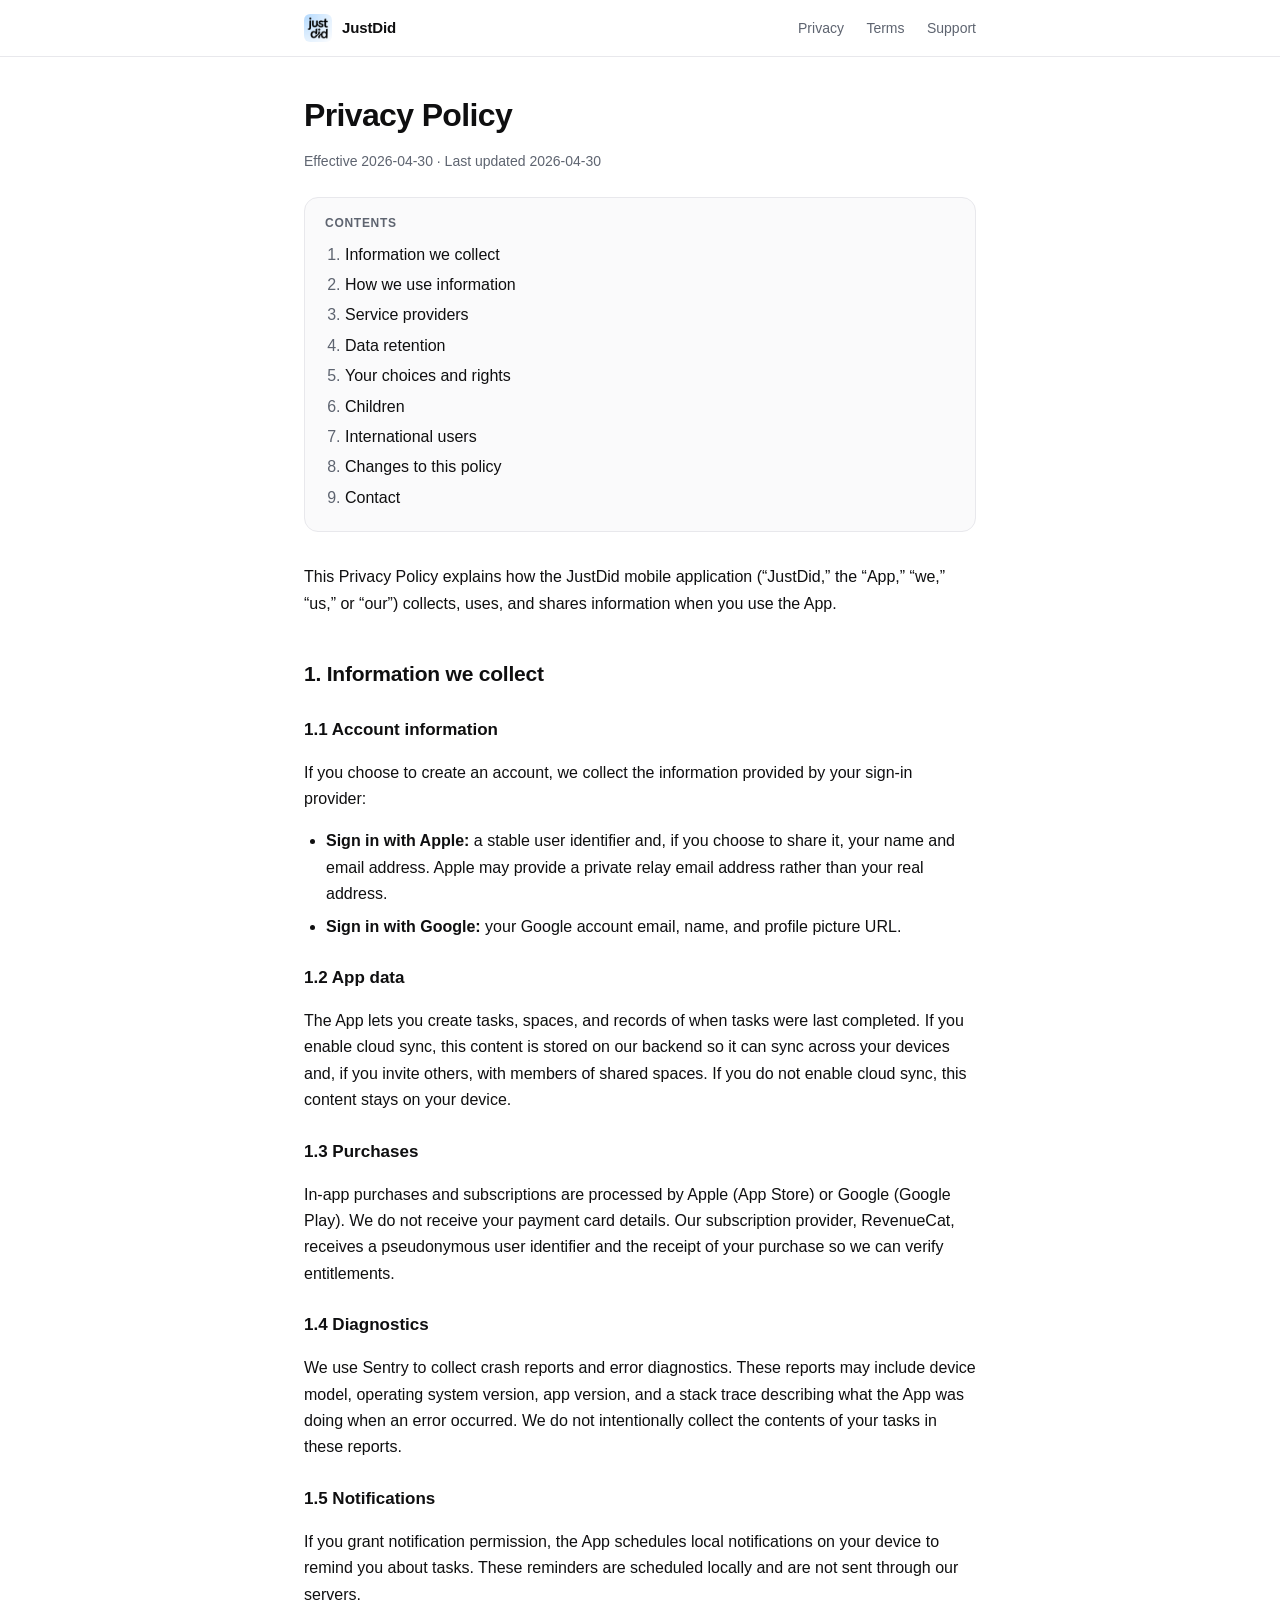
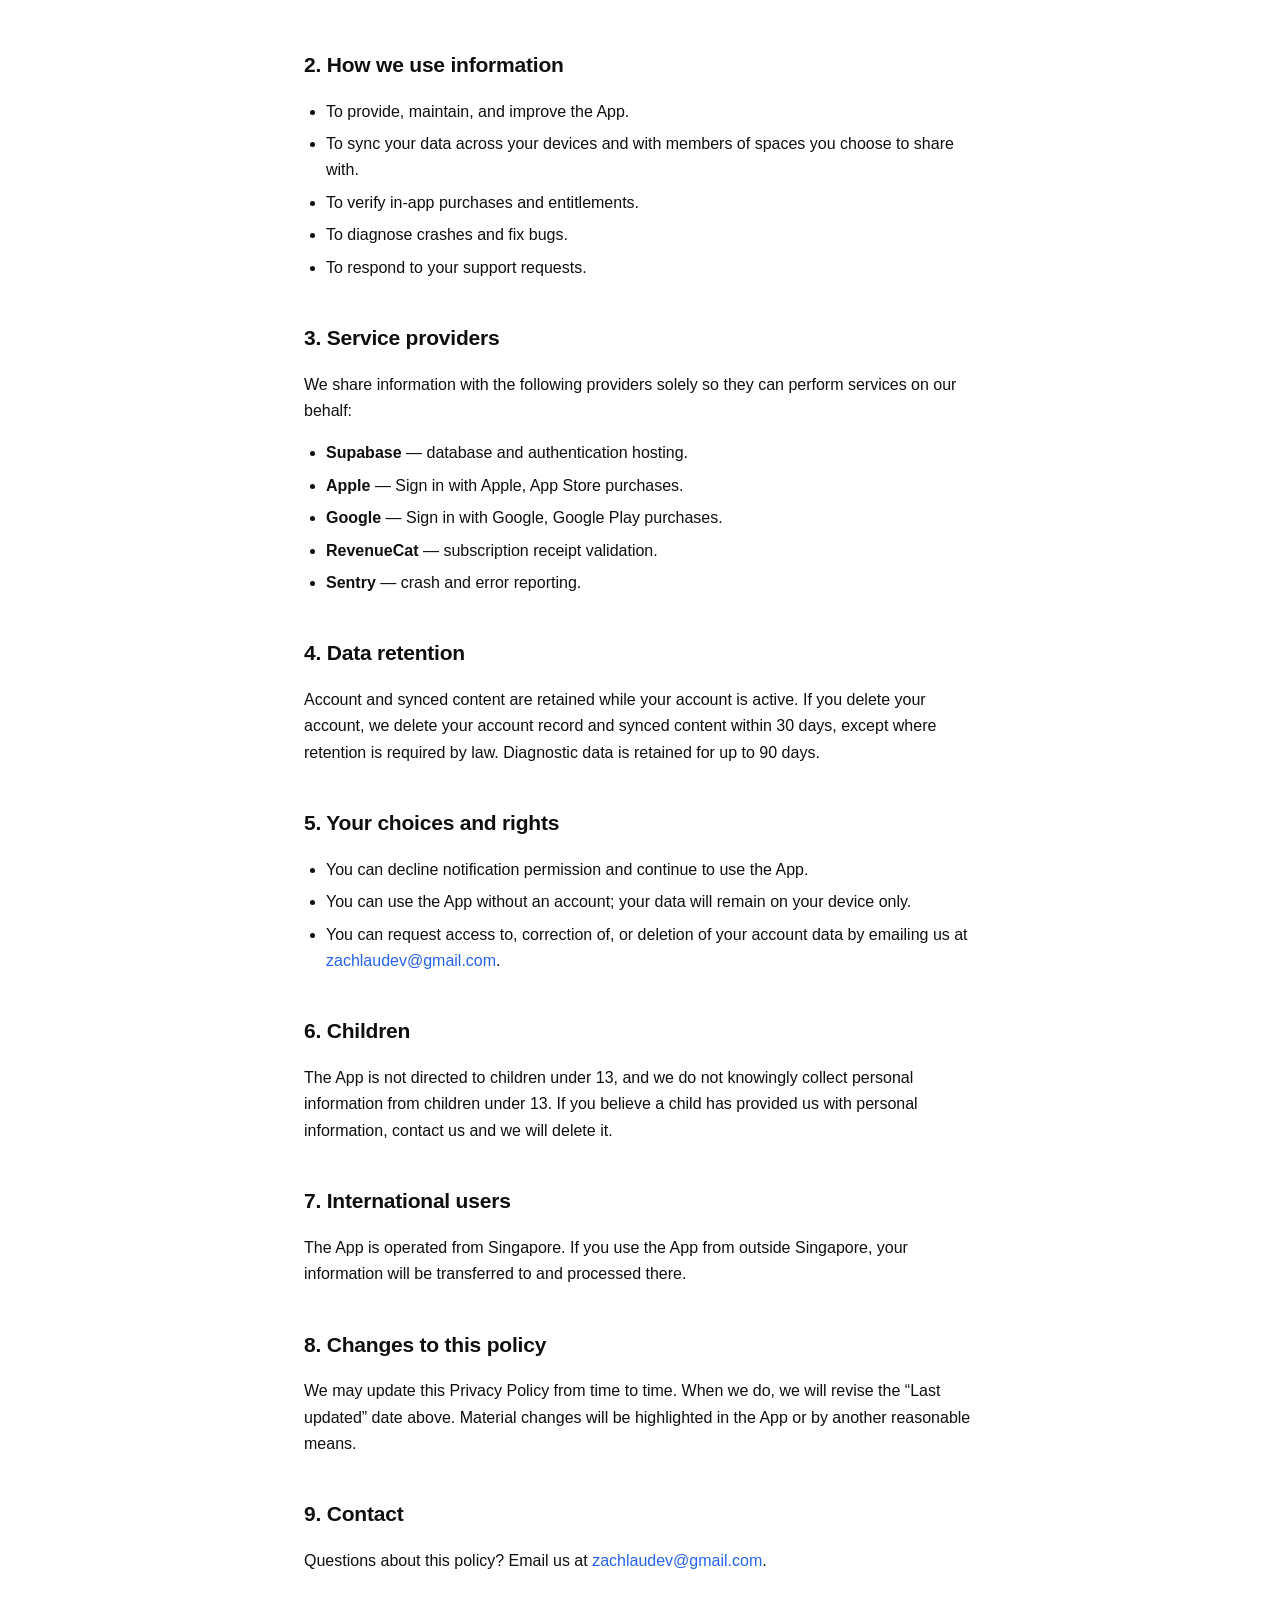
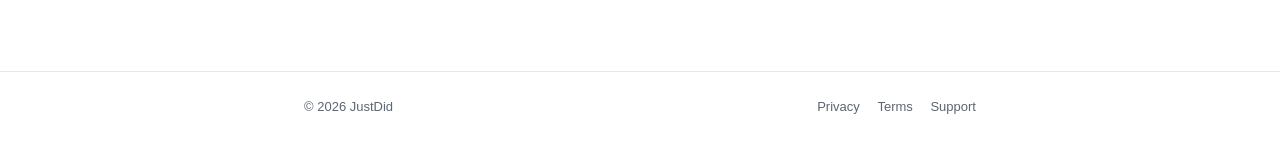
==== privacy/index.html @ 0cfa0021 "Redesign with clean URLs, dark mode, and refined typography - Move legal pages into directories so U" ====
<!doctype html>
<html lang="en">
  <head>
    <meta charset="utf-8" />
    <meta name="viewport" content="width=device-width, initial-scale=1" />
    <title>Privacy Policy — JustDid</title>
    <meta name="description" content="JustDid privacy policy." />
    <link rel="stylesheet" href="/styles.css" />
    <link rel="icon" type="image/png" href="/new_logo.png" />
    <link rel="apple-touch-icon" href="/new_logo.png" />
  </head>
  <body>
    <header class="topnav">
      <div class="container">
        <a href="/" class="brand">
          <img src="/new_logo.png" alt="" class="brand-logo" />
          <span>JustDid</span>
        </a>
        <nav>
          <a href="/privacy/">Privacy</a>
          <a href="/terms/">Terms</a>
          <a href="/support/">Support</a>
        </nav>
      </div>
    </header>

    <main class="container">
      <article class="legal">
        <h1>Privacy Policy</h1>
        <p class="meta">Effective 2026-04-30 · Last updated 2026-04-30</p>

        <nav class="toc" aria-label="Table of contents">
          <span class="toc-label">Contents</span>
          <ol>
            <li><a href="#information-we-collect">Information we collect</a></li>
            <li><a href="#how-we-use">How we use information</a></li>
            <li><a href="#service-providers">Service providers</a></li>
            <li><a href="#data-retention">Data retention</a></li>
            <li><a href="#your-choices">Your choices and rights</a></li>
            <li><a href="#children">Children</a></li>
            <li><a href="#international">International users</a></li>
            <li><a href="#changes">Changes to this policy</a></li>
            <li><a href="#contact">Contact</a></li>
          </ol>
        </nav>

        <p>
          This Privacy Policy explains how the JustDid mobile application
          (&ldquo;JustDid,&rdquo; the &ldquo;App,&rdquo; &ldquo;we,&rdquo;
          &ldquo;us,&rdquo; or &ldquo;our&rdquo;) collects, uses, and shares
          information when you use the App.
        </p>

        <h2 id="information-we-collect">1. Information we collect</h2>

        <h3>1.1 Account information</h3>
        <p>
          If you choose to create an account, we collect the information
          provided by your sign-in provider:
        </p>
        <ul>
          <li>
            <strong>Sign in with Apple:</strong> a stable user identifier and,
            if you choose to share it, your name and email address. Apple may
            provide a private relay email address rather than your real
            address.
          </li>
          <li>
            <strong>Sign in with Google:</strong> your Google account email,
            name, and profile picture URL.
          </li>
        </ul>

        <h3>1.2 App data</h3>
        <p>
          The App lets you create tasks, spaces, and records of when tasks
          were last completed. If you enable cloud sync, this content is
          stored on our backend so it can sync across your devices and, if
          you invite others, with members of shared spaces. If you do not
          enable cloud sync, this content stays on your device.
        </p>

        <h3>1.3 Purchases</h3>
        <p>
          In-app purchases and subscriptions are processed by Apple (App
          Store) or Google (Google Play). We do not receive your payment card
          details. Our subscription provider, RevenueCat, receives a
          pseudonymous user identifier and the receipt of your purchase so we
          can verify entitlements.
        </p>

        <h3>1.4 Diagnostics</h3>
        <p>
          We use Sentry to collect crash reports and error diagnostics. These
          reports may include device model, operating system version, app
          version, and a stack trace describing what the App was doing when
          an error occurred. We do not intentionally collect the contents of
          your tasks in these reports.
        </p>

        <h3>1.5 Notifications</h3>
        <p>
          If you grant notification permission, the App schedules local
          notifications on your device to remind you about tasks. These
          reminders are scheduled locally and are not sent through our
          servers.
        </p>

        <h2 id="how-we-use">2. How we use information</h2>
        <ul>
          <li>To provide, maintain, and improve the App.</li>
          <li>
            To sync your data across your devices and with members of spaces
            you choose to share with.
          </li>
          <li>To verify in-app purchases and entitlements.</li>
          <li>To diagnose crashes and fix bugs.</li>
          <li>To respond to your support requests.</li>
        </ul>

        <h2 id="service-providers">3. Service providers</h2>
        <p>
          We share information with the following providers solely so they
          can perform services on our behalf:
        </p>
        <ul>
          <li>
            <strong>Supabase</strong> — database and authentication hosting.
          </li>
          <li>
            <strong>Apple</strong> — Sign in with Apple, App Store purchases.
          </li>
          <li>
            <strong>Google</strong> — Sign in with Google, Google Play
            purchases.
          </li>
          <li><strong>RevenueCat</strong> — subscription receipt validation.</li>
          <li><strong>Sentry</strong> — crash and error reporting.</li>
        </ul>

        <h2 id="data-retention">4. Data retention</h2>
        <p>
          Account and synced content are retained while your account is
          active. If you delete your account, we delete your account record
          and synced content within 30 days, except where retention is
          required by law. Diagnostic data is retained for up to 90 days.
        </p>

        <h2 id="your-choices">5. Your choices and rights</h2>
        <ul>
          <li>
            You can decline notification permission and continue to use the
            App.
          </li>
          <li>
            You can use the App without an account; your data will remain on
            your device only.
          </li>
          <li>
            You can request access to, correction of, or deletion of your
            account data by emailing us at
            <a href="mailto:zachlaudev@gmail.com">zachlaudev@gmail.com</a>.
          </li>
        </ul>

        <h2 id="children">6. Children</h2>
        <p>
          The App is not directed to children under 13, and we do not
          knowingly collect personal information from children under 13. If
          you believe a child has provided us with personal information,
          contact us and we will delete it.
        </p>

        <h2 id="international">7. International users</h2>
        <p>
          The App is operated from Singapore. If you use the App from outside
          Singapore, your information will be transferred to and processed
          there.
        </p>

        <h2 id="changes">8. Changes to this policy</h2>
        <p>
          We may update this Privacy Policy from time to time. When we do, we
          will revise the &ldquo;Last updated&rdquo; date above. Material
          changes will be highlighted in the App or by another reasonable
          means.
        </p>

        <h2 id="contact">9. Contact</h2>
        <p>
          Questions about this policy? Email us at
          <a href="mailto:zachlaudev@gmail.com">zachlaudev@gmail.com</a>.
        </p>
      </article>
    </main>

    <footer class="site-footer">
      <div class="container">
        <span>&copy; <span id="year"></span> JustDid</span>
        <span>
          <a href="/privacy/">Privacy</a>
          <a href="/terms/">Terms</a>
          <a href="/support/">Support</a>
        </span>
      </div>
    </footer>
    <script>
      document.getElementById("year").textContent = new Date().getFullYear();
    </script>
  </body>
</html>
---- styles.css ----
:root {
  --fg: #0f0f10;
  --muted: #5e6470;
  --bg: #ffffff;
  --card: #fafafb;
  --border: #e8e8ec;
  --accent: #2563eb;
  --accent-hover: #1d4ed8;
  --radius: 14px;
  --shadow-sm: 0 1px 0 rgba(0, 0, 0, 0.04);
  --shadow-md: 0 1px 0 rgba(0, 0, 0, 0.04), 0 8px 24px rgba(0, 0, 0, 0.06);
}

@media (prefers-color-scheme: dark) {
  :root {
    --fg: #f5f5f7;
    --muted: #a1a1aa;
    --bg: #0c0c0d;
    --card: #161618;
    --border: #2a2a2e;
    --accent: #60a5fa;
    --accent-hover: #93c5fd;
    --shadow-sm: 0 1px 0 rgba(0, 0, 0, 0.4);
    --shadow-md: 0 1px 0 rgba(0, 0, 0, 0.4), 0 8px 24px rgba(0, 0, 0, 0.4);
  }
}

* {
  box-sizing: border-box;
}

html,
body {
  margin: 0;
  padding: 0;
  background: var(--bg);
  color: var(--fg);
  font-family:
    -apple-system, BlinkMacSystemFont, "SF Pro Text", "Inter", "Segoe UI",
    Roboto, Helvetica, Arial, sans-serif;
  font-size: 16px;
  line-height: 1.65;
  -webkit-font-smoothing: antialiased;
  -moz-osx-font-smoothing: grayscale;
  text-rendering: optimizeLegibility;
}

a {
  color: var(--accent);
  text-decoration: none;
}

a:hover {
  color: var(--accent-hover);
  text-decoration: underline;
}

.container {
  max-width: 720px;
  margin: 0 auto;
  padding: 0 24px;
}

/* Top nav (every page) */
.topnav {
  border-bottom: 1px solid var(--border);
  padding: 14px 0;
}

.topnav .container {
  display: flex;
  align-items: center;
  justify-content: space-between;
}

.brand {
  display: inline-flex;
  align-items: center;
  gap: 10px;
  color: var(--fg);
  font-weight: 600;
  font-size: 15px;
  letter-spacing: -0.01em;
}

.brand:hover {
  color: var(--fg);
  text-decoration: none;
}

.brand-logo {
  width: 28px;
  height: 28px;
  border-radius: 22%;
}

.topnav nav a {
  color: var(--muted);
  font-size: 14px;
  margin-left: 18px;
}

.topnav nav a:hover {
  color: var(--accent);
}

/* Hero (landing only) */
.hero {
  text-align: center;
  padding: 64px 0 24px;
}

.hero-logo {
  width: 84px;
  height: 84px;
  border-radius: 22%;
  display: block;
  margin: 0 auto 20px;
  box-shadow: var(--shadow-md);
}

.hero h1 {
  margin: 0 0 8px;
  font-size: 36px;
  letter-spacing: -0.02em;
  font-weight: 700;
}

.tagline {
  color: var(--muted);
  font-size: 17px;
  margin: 0;
}

/* Link cards */
.links {
  display: grid;
  gap: 12px;
  padding: 32px 0 48px;
}

.link-card {
  display: flex;
  align-items: center;
  justify-content: space-between;
  padding: 18px 20px;
  background: var(--card);
  border: 1px solid var(--border);
  border-radius: var(--radius);
  color: var(--fg);
  transition: border-color 0.15s ease, transform 0.15s ease;
}

.link-card:hover {
  text-decoration: none;
  color: var(--fg);
  border-color: var(--accent);
  transform: translateY(-1px);
}

.link-card .link-text {
  display: block;
}

.link-card .link-title {
  display: block;
  font-weight: 600;
  font-size: 16px;
  margin-bottom: 2px;
}

.link-card .link-desc {
  display: block;
  color: var(--muted);
  font-size: 14px;
}

.link-card .chev {
  color: var(--muted);
  font-size: 20px;
  line-height: 1;
}

/* Legal article */
.legal {
  padding: 32px 0 48px;
}

.legal h1 {
  font-size: 32px;
  letter-spacing: -0.02em;
  margin: 0 0 8px;
  font-weight: 700;
}

.legal .meta {
  color: var(--muted);
  font-size: 14px;
  margin: 0 0 24px;
}

.legal h2 {
  font-size: 21px;
  margin: 40px 0 12px;
  letter-spacing: -0.01em;
  font-weight: 600;
  scroll-margin-top: 80px;
}

.legal h3 {
  font-size: 17px;
  margin: 24px 0 8px;
  font-weight: 600;
}

.legal p,
.legal li {
  font-size: 16px;
}

.legal ul,
.legal ol {
  padding-left: 22px;
}

.legal li {
  margin-bottom: 6px;
}

/* Table of contents */
.toc {
  background: var(--card);
  border: 1px solid var(--border);
  border-radius: var(--radius);
  padding: 16px 20px;
  margin: 0 0 32px;
}

.toc-label {
  display: block;
  font-size: 12px;
  letter-spacing: 0.06em;
  text-transform: uppercase;
  color: var(--muted);
  font-weight: 600;
  margin-bottom: 8px;
}

.toc ol {
  margin: 0;
  padding-left: 20px;
  font-size: 14px;
  color: var(--muted);
}

.toc ol li {
  margin-bottom: 4px;
}

.toc a {
  color: var(--fg);
}

.toc a:hover {
  color: var(--accent);
}

/* Site footer */
.site-footer {
  border-top: 1px solid var(--border);
  margin-top: 32px;
  padding: 24px 0 40px;
  color: var(--muted);
  font-size: 13px;
}

.site-footer .container {
  display: flex;
  align-items: center;
  justify-content: space-between;
  flex-wrap: wrap;
  gap: 8px;
}

.site-footer a {
  color: var(--muted);
  margin-left: 14px;
}

.site-footer a:first-of-type {
  margin-left: 0;
}

.site-footer a:hover {
  color: var(--accent);
}

@media (max-width: 540px) {
  .topnav nav a {
    margin-left: 12px;
  }
  .hero {
    padding: 48px 0 16px;
  }
  .hero h1 {
    font-size: 30px;
  }
  .legal h1 {
    font-size: 26px;
  }
  .legal h2 {
    font-size: 19px;
  }
}
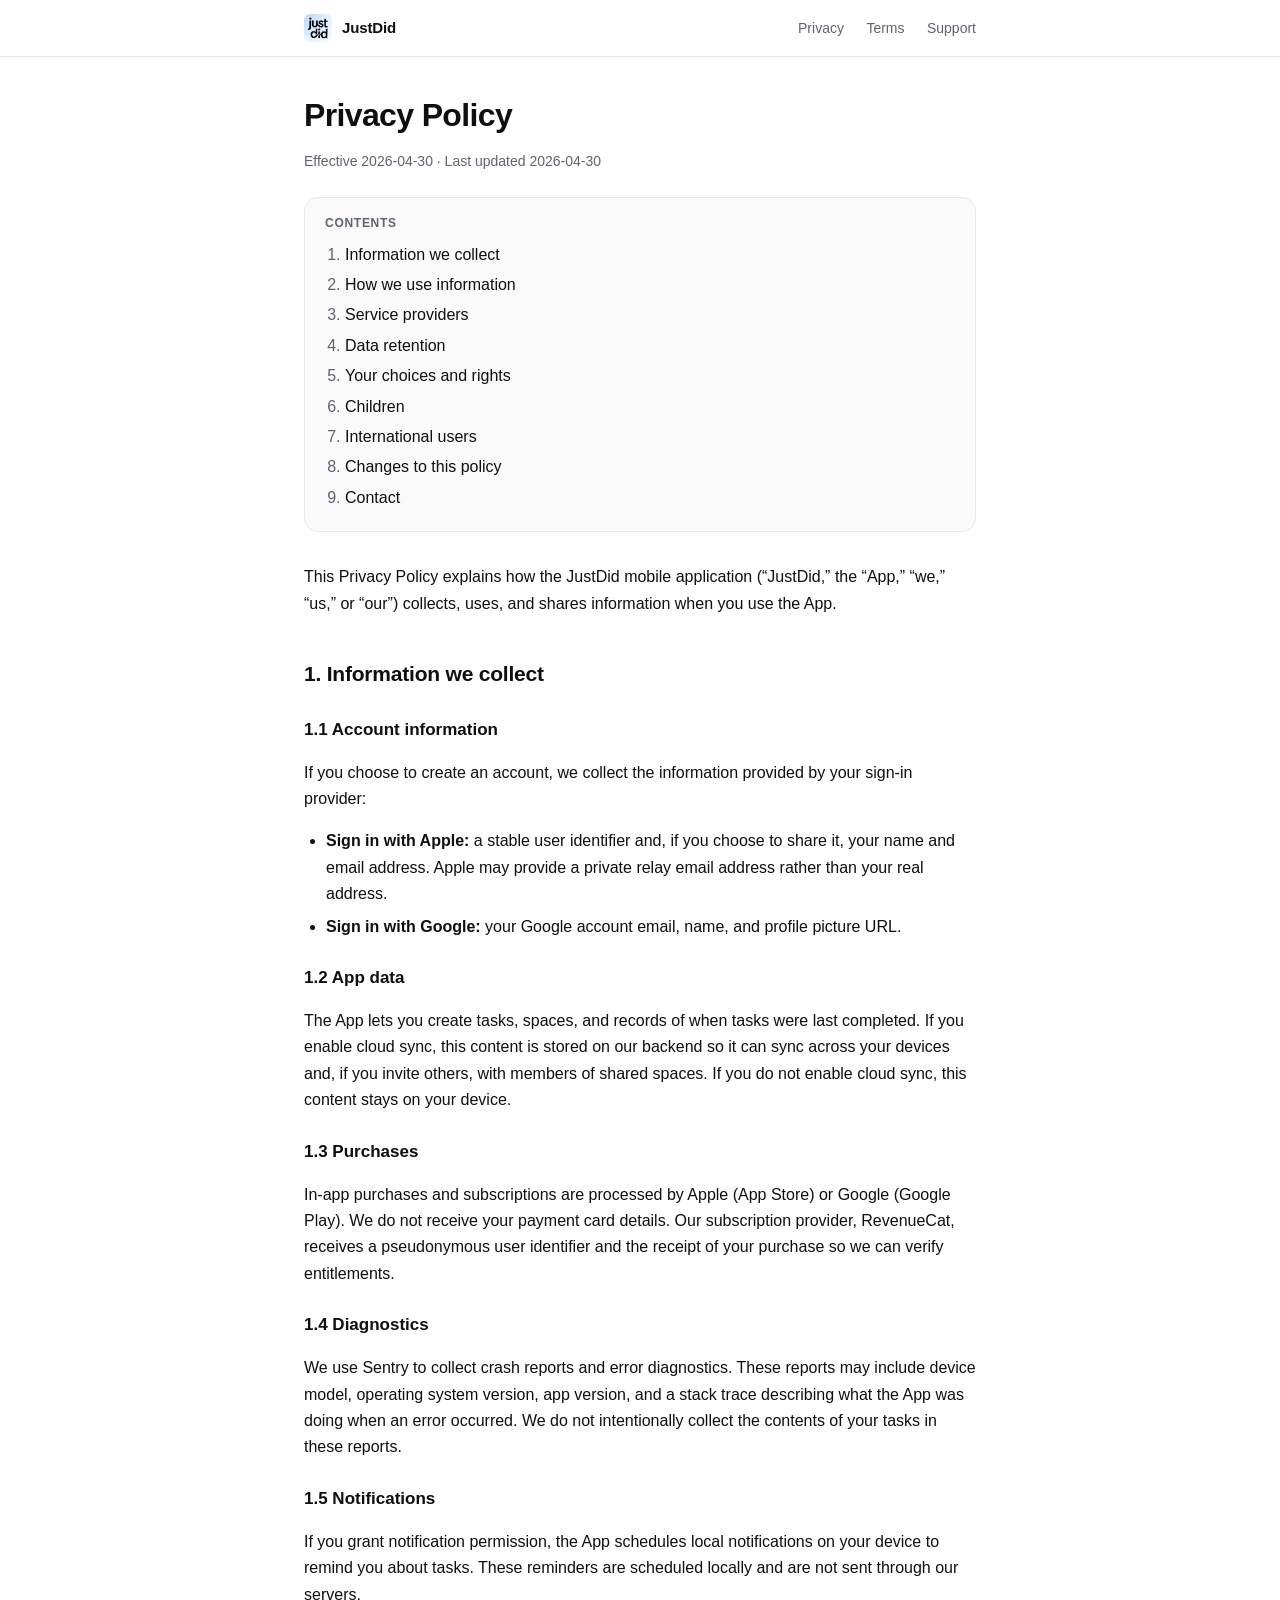
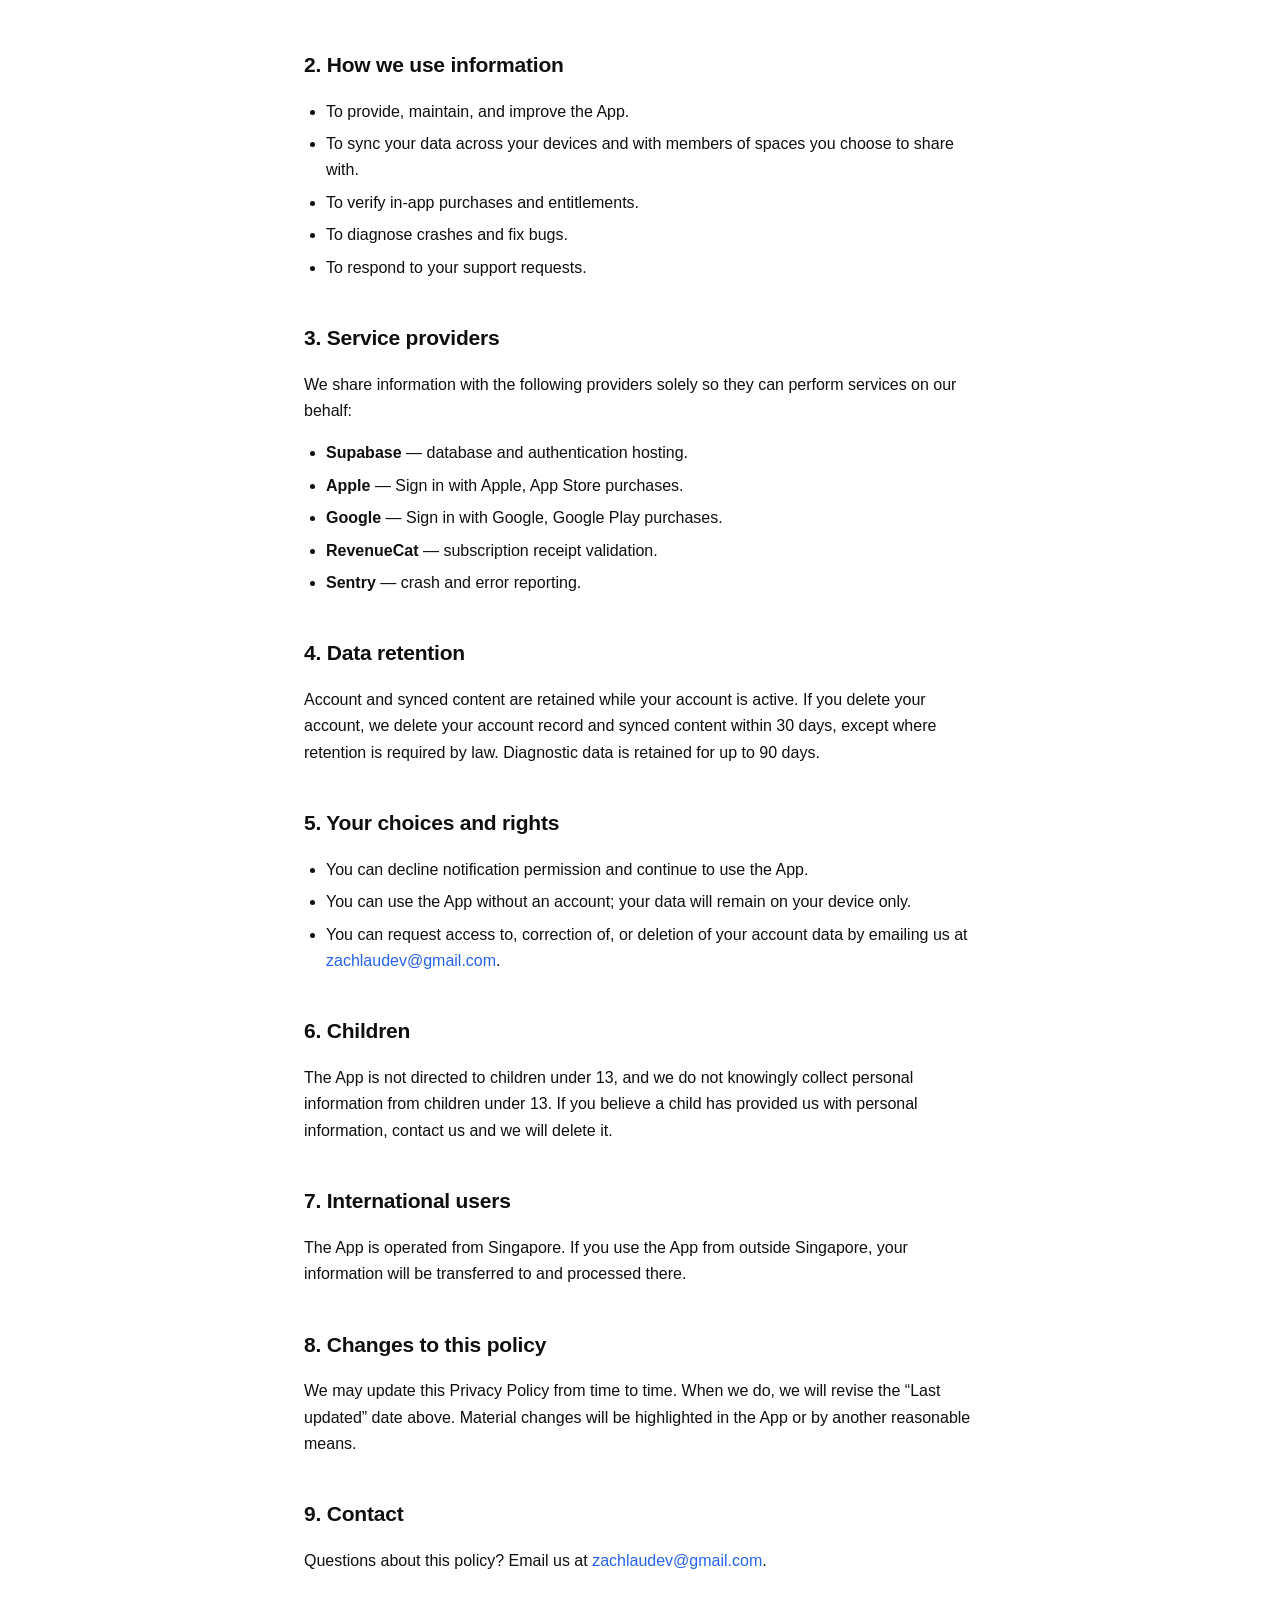
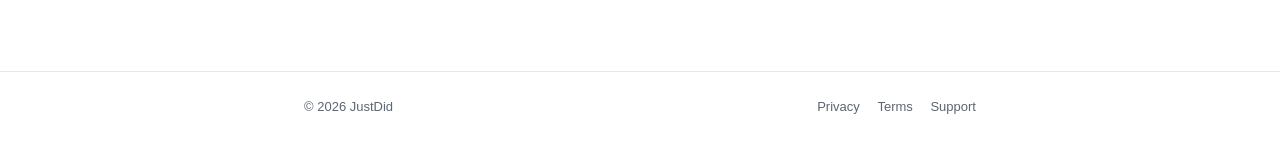
==== commit 0ac863bd: "Resize logo from 1024px to 384px and rename to logo.png Reduces hero image payload from ~320KB to ~1" ====
--- a/privacy/index.html
+++ b/privacy/index.html
@@ -6,14 +6,14 @@
     <title>Privacy Policy — JustDid</title>
     <meta name="description" content="JustDid privacy policy." />
     <link rel="stylesheet" href="/styles.css" />
-    <link rel="icon" type="image/png" href="/new_logo.png" />
-    <link rel="apple-touch-icon" href="/new_logo.png" />
+    <link rel="icon" type="image/png" href="/logo.png" />
+    <link rel="apple-touch-icon" href="/logo.png" />
   </head>
   <body>
     <header class="topnav">
       <div class="container">
         <a href="/" class="brand">
-          <img src="/new_logo.png" alt="" class="brand-logo" />
+          <img src="/logo.png" alt="" class="brand-logo" />
           <span>JustDid</span>
         </a>
         <nav>
